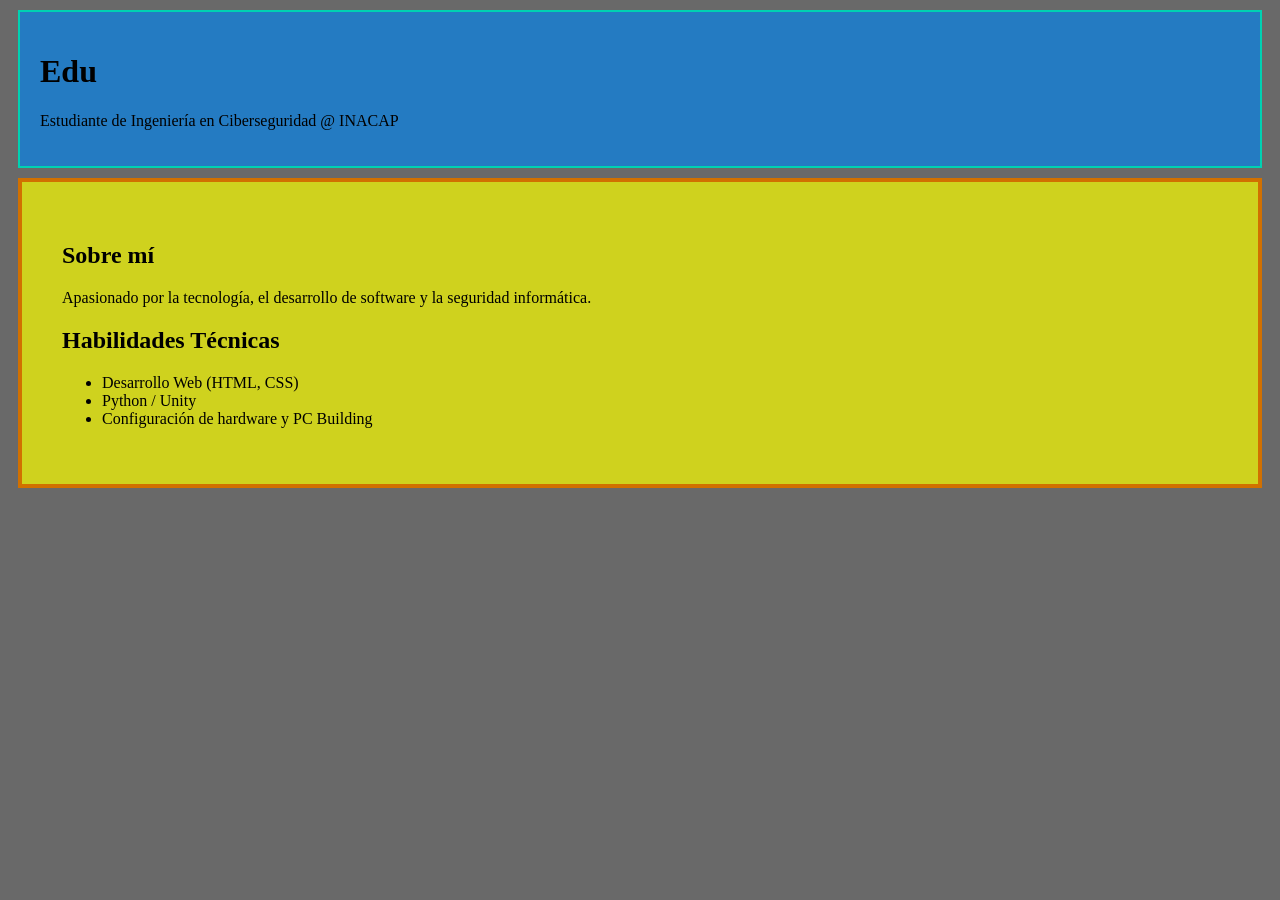
==== HTML_Curriculum/index.html @ 72c8d485 "cree cajas con div y probe distintos colores, bordes, etc e introduje la informacion dentro para sep" ====
<!DOCTYPE html>
<html lang="es">
<head>
    <meta charset="UTF-8">
    <meta name="viewport" content="width=device-width, initial-scale=1.0">
    <title>Darling</title>
    <link rel="stylesheet" href="style.css">
    <link rel="stylesheet" href="cajas.css">
</head>
<body>
    
    <header>
    <div class="mi-caja">
    <h1>Edu</h1>
        <p>Estudiante de Ingeniería en Ciberseguridad @ INACAP</p>
    </div>
    </header>
    <div class="mi-caja2">
    
    <section id="sobre-mi">

        <h2>Sobre mí</h2>
        <p>Apasionado por la tecnología, el desarrollo de software y la seguridad informática.</p>
    </section>

    <section id="habilidades">
        <h2>Habilidades Técnicas</h2>
        <ul>
            <li>Desarrollo Web (HTML, CSS)</li>
            <li>Python / Unity</li>
            <li>Configuración de hardware y PC Building</li>
        </ul>
    </section>
    </div>
</body>
</html>
---- HTML_Curriculum/style.css ----
body {
    background-color: dimgrey;
}
---- HTML_Curriculum/cajas.css ----
.mi-caja {
    border: 2px solid #00d1b2; /* borde de algo */
    padding: 20px;             /* Espacio dentro de la caja */
    margin: 10px;              /* Espacio fuera de la caja */
    background-color: #247bc2;    /* Color de fondo de la caja */
    width: 100%auto;              /* Ancho de la caja */
}

.mi-caja2 {
    border: 4px solid #d17000;
    padding: 40px;
    margin: 10px;
    background-color: rgb(207, 210, 30);
    width: auto;
}
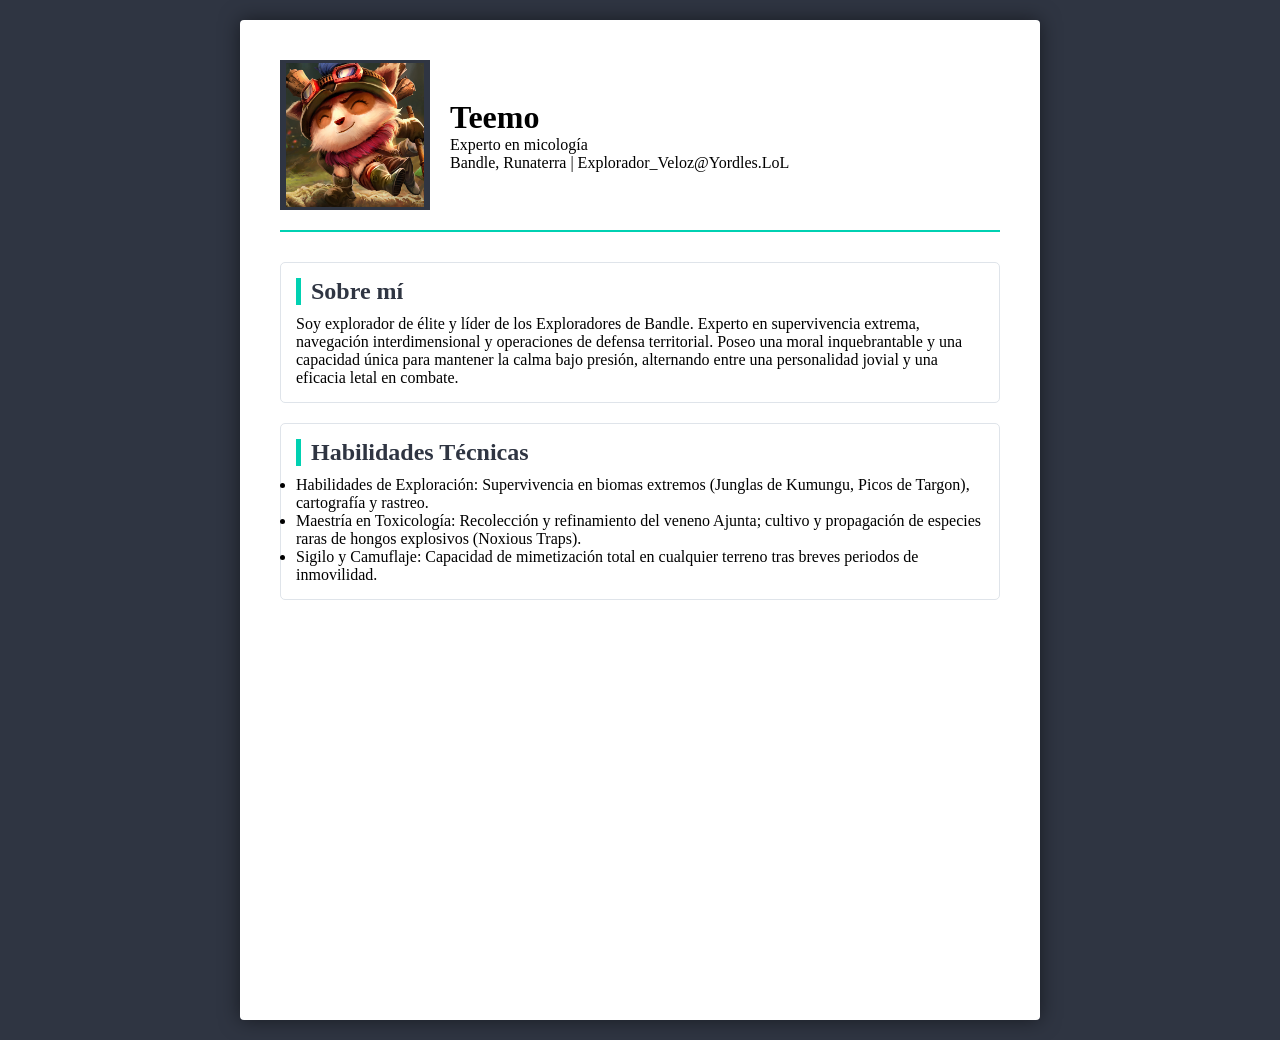
==== commit 496a28f1: "estructura de hoja y caja de foto agregada" ====
--- a/HTML_Curriculum/index.html
+++ b/HTML_Curriculum/index.html
@@ -3,34 +3,40 @@
 <head>
     <meta charset="UTF-8">
     <meta name="viewport" content="width=device-width, initial-scale=1.0">
-    <title>Darling</title>
+    <title>CV Teemo - Pequeño Explorador</title>
     <link rel="stylesheet" href="style.css">
     <link rel="stylesheet" href="cajas.css">
 </head>
 <body>
-    
-    <header>
-    <div class="mi-caja">
-    <h1>Edu</h1>
-        <p>Estudiante de Ingeniería en Ciberseguridad @ INACAP</p>
-    </div>
-    </header>
-    <div class="mi-caja2">
-    
-    <section id="sobre-mi">
+    <div class="hoja-cv">
+        
+        <header class="cabecera">
+            <div class="caja-foto">
+            <div class="caja-foto">
+                <img src="teemo.jpg" class="foto-perfil">
+            </div>
+            </div>
+            <div class="caja-datos">
+                <h1>Teemo</h1>
+                <p>Experto en micología</p>
+                <p>Bandle, Runaterra | Explorador_Veloz@Yordles.LoL</p>
+            </div>
+        </header>
 
-        <h2>Sobre mí</h2>
-        <p>Apasionado por la tecnología, el desarrollo de software y la seguridad informática.</p>
-    </section>
+        <section class="seccion-cv">
+            <h2>Sobre mí</h2>
+            <p>Soy explorador de élite y líder de los Exploradores de Bandle. Experto en supervivencia extrema, navegación interdimensional y operaciones de defensa territorial. Poseo una moral inquebrantable y una capacidad única para mantener la calma bajo presión, alternando entre una personalidad jovial y una eficacia letal en combate.</p>
+        </section>
 
-    <section id="habilidades">
-        <h2>Habilidades Técnicas</h2>
-        <ul>
-            <li>Desarrollo Web (HTML, CSS)</li>
-            <li>Python / Unity</li>
-            <li>Configuración de hardware y PC Building</li>
-        </ul>
-    </section>
+        <section class="seccion-cv">
+            <h2>Habilidades Técnicas</h2>
+            <ul>
+                <li>Habilidades de Exploración: Supervivencia en biomas extremos (Junglas de Kumungu, Picos de Targon), cartografía y rastreo.</li>
+                <li>Maestría en Toxicología: Recolección y refinamiento del veneno Ajunta; cultivo y propagación de especies raras de hongos explosivos (Noxious Traps).</li>
+                <li>Sigilo y Camuflaje: Capacidad de mimetización total en cualquier terreno tras breves periodos de inmovilidad.</li>
+            </ul>
+        </section>
+
     </div>
 </body>
 </html>
--- a/HTML_Curriculum/style.css
+++ b/HTML_Curriculum/style.css
@@ -1,3 +1,3 @@
 body {
-    background-color: dimgrey;
+    background-color: rgb(59, 53, 53);
 }
--- a/HTML_Curriculum/cajas.css
+++ b/HTML_Curriculum/cajas.css
@@ -1,15 +1,61 @@
-.mi-caja {
-    border: 2px solid #00d1b2; /* borde de algo */
-    padding: 20px;             /* Espacio dentro de la caja */
-    margin: 10px;              /* Espacio fuera de la caja */
-    background-color: #247bc2;    /* Color de fondo de la caja */
-    width: 100%auto;              /* Ancho de la caja */
+/* RESET PARA CONTROL TOTAL */
+* { box-sizing: border-box; margin: 0; padding: 0; }
+
+body {
+    background-color: #2f3542; /* Un fondo oscuro para que resalte la hoja */
+    display: flex;
+    justify-content: center;
+    padding: 20px;
 }
 
-.mi-caja2 {
-    border: 4px solid #d17000;
+.hoja-cv {
+    background-color: white;
+    width: 800px;                  /*mas o menos tamaño carta*/
+    min-height: 1000px;
     padding: 40px;
-    margin: 10px;
-    background-color: rgb(207, 210, 30);
-    width: auto;
-}+    box-shadow: 0 0 20px rgba(0,0,0,0.5); /* sombra para profundidad */
+    border-radius: 4px;
+}
+
+.cabecera {
+    display: flex;
+    gap: 20px; /* para hacer el espacio entre foto y datos */
+    margin-bottom: 30px;
+    border-bottom: 2px solid #00d1b2;
+    padding-bottom: 20px;
+}
+
+/* CAJA PARA LA FOTO */
+.caja-foto {
+    width: 150px;
+    height: 150px;
+    border: 3px solid #2f3542;
+    display: flex;
+    align-items: center;
+    justify-content: center;
+    background-color: #f1f2f6;
+}
+
+.foto-perfil {
+    width: 100%;      
+    height: 100%;      
+    object-fit: cover; /* ajusta la foto*/
+    display: block;
+}
+
+.caja-datos {
+    flex: 1; /* para ocupar todo el espacio sobrante */
+    display: flex;
+    flex-direction: column;
+    justify-content: center;
+}
+
+
+.seccion-cv {
+    margin-top: 20px;
+    padding: 15px;
+    border: 1px solid #dfe4ea;
+    border-radius: 5px;
+}
+
+h2 { color: #2f3542; margin-bottom: 10px; border-left: 5px solid #00d1b2; padding-left: 10px; }
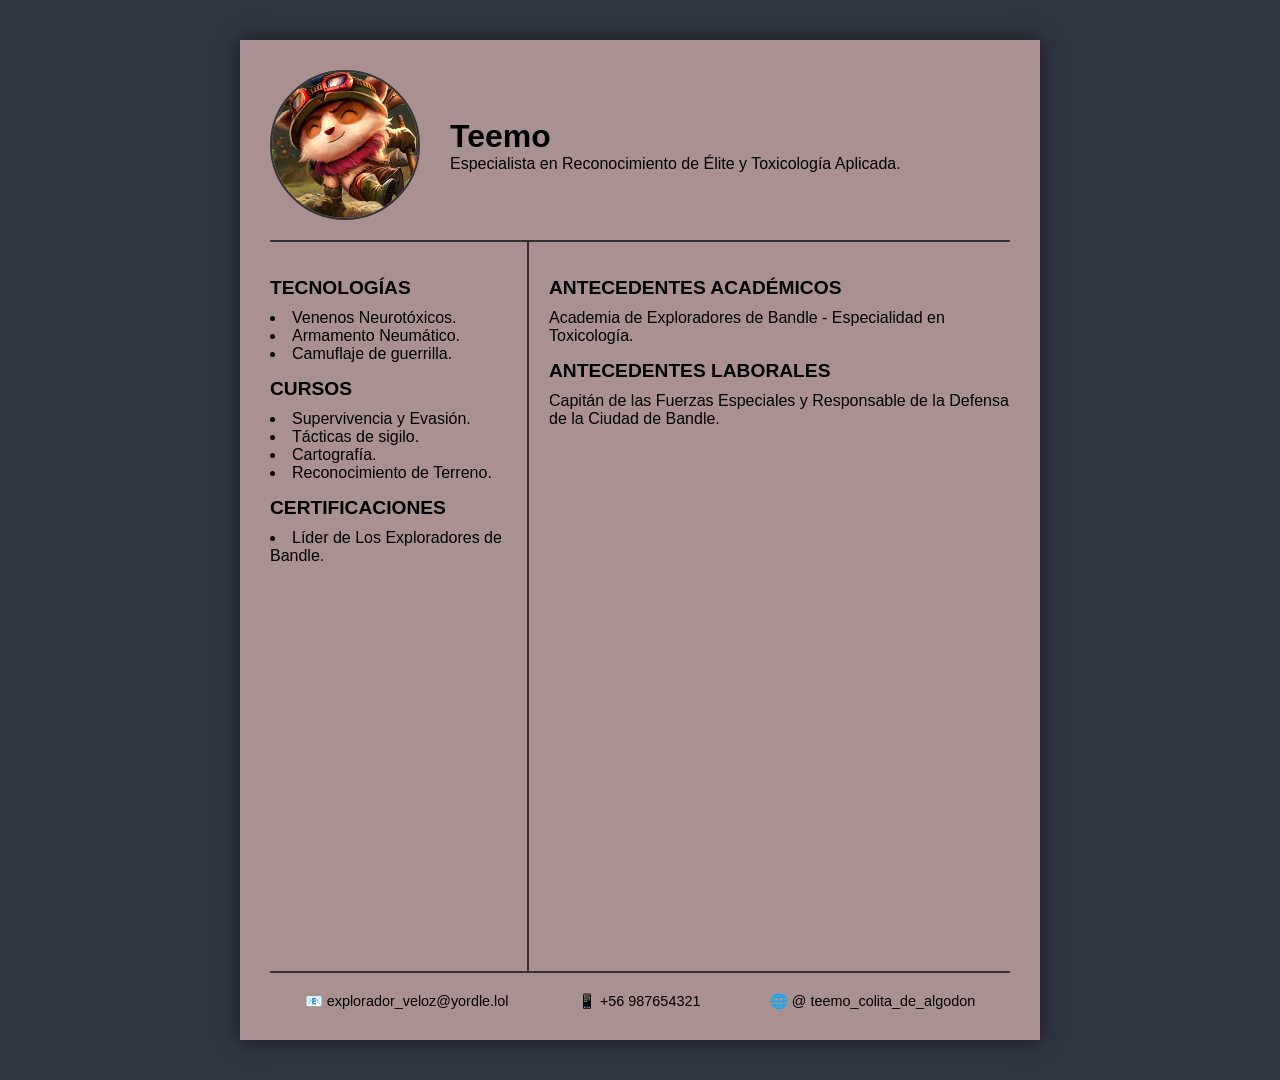
==== commit 10b15141: "creo que esta si es la version final, se corrigio casi todo para seguir la pauta" ====
--- a/HTML_Curriculum/index.html
+++ b/HTML_Curriculum/index.html
@@ -3,39 +3,68 @@
 <head>
     <meta charset="UTF-8">
     <meta name="viewport" content="width=device-width, initial-scale=1.0">
-    <title>CV Teemo - Pequeño Explorador</title>
-    <link rel="stylesheet" href="style.css">
-    <link rel="stylesheet" href="cajas.css">
+    <title>CV Teemo - Explorador de Bandle</title>
+    <link rel="stylesheet" href="css/style.css">
 </head>
 <body>
     <div class="hoja-cv">
         
         <header class="cabecera">
             <div class="caja-foto">
-            <div class="caja-foto">
-                <img src="teemo.jpg" class="foto-perfil">
-            </div>
+                <img src="assets/teemo.jpg" alt="Foto de Perfil" class="foto-perfil">
             </div>
             <div class="caja-datos">
                 <h1>Teemo</h1>
-                <p>Experto en micología</p>
-                <p>Bandle, Runaterra | Explorador_Veloz@Yordles.LoL</p>
+                <p class="titulo-profesional"> Especialista en Reconocimiento de Élite y Toxicología Aplicada.
+                </p>
             </div>
         </header>
 
-        <section class="seccion-cv">
-            <h2>Sobre mí</h2>
-            <p>Soy explorador de élite y líder de los Exploradores de Bandle. Experto en supervivencia extrema, navegación interdimensional y operaciones de defensa territorial. Poseo una moral inquebrantable y una capacidad única para mantener la calma bajo presión, alternando entre una personalidad jovial y una eficacia letal en combate.</p>
-        </section>
+        <main class="cuerpo-cv">
+            <aside class="columna-izquierda">
+                <section>
+                    <h2>Tecnologías</h2>
+                    <ul>
+                        <li>Venenos Neurotóxicos.</li>
+                        <li>Armamento Neumático.</li>
+                        <li>Camuflaje de guerrilla.</li>
+                    </ul>
+                </section>
+                <section>
+                    <h2>Cursos</h2>
+                    <ul>
+                        <li>Supervivencia y Evasión.</li>
+                        <li>Tácticas de sigilo.</li>
+                        <li>Cartografía.</li>
+                        <li>Reconocimiento de Terreno.</li>
+                    </ul>
+                </section>
+                <section>
+                    <h2>Certificaciones</h2>
+                    <ul>
+                        <li>Líder de Los Exploradores de Bandle.</li>
+                    </ul>
+                </section>
+            </aside>
 
-        <section class="seccion-cv">
-            <h2>Habilidades Técnicas</h2>
-            <ul>
-                <li>Habilidades de Exploración: Supervivencia en biomas extremos (Junglas de Kumungu, Picos de Targon), cartografía y rastreo.</li>
-                <li>Maestría en Toxicología: Recolección y refinamiento del veneno Ajunta; cultivo y propagación de especies raras de hongos explosivos (Noxious Traps).</li>
-                <li>Sigilo y Camuflaje: Capacidad de mimetización total en cualquier terreno tras breves periodos de inmovilidad.</li>
-            </ul>
-        </section>
+            <section class="columna-derecha">
+                <article>
+                    <h2>Antecedentes Académicos</h2>
+                    <p>Academia de Exploradores de Bandle - Especialidad en Toxicología.</p>
+                </article>
+                <article>
+                    <h2>Antecedentes Laborales</h2>
+                    <p>Capitán de las Fuerzas Especiales y Responsable de la Defensa de la Ciudad de Bandle.
+                    </p>
+                </article>
+            </section>
+        </main>
+
+        <footer class="pie-pagina">
+            <div class="contacto">📧 explorador_veloz@yordle.lol</div>
+            <div class="contacto">📱 +56 987654321</div>
+            <div class="contacto">🌐 @ teemo_colita_de_algodon</div>
+        </footer>
 
     </div>
 </body>
--- a/HTML_Curriculum/css/style.css
+++ b/HTML_Curriculum/css/style.css
@@ -0,0 +1,83 @@
+/* Reseteo básico */
+* { box-sizing: border-box; margin: 0; padding: 0; }
+
+body {
+    background-color: #2f3542;
+    display: flex;
+    justify-content: center;
+    padding: 40px;
+    font-family: Arial, sans-serif;
+}
+
+.hoja-cv {
+    background-color: rgb(170, 145, 145);
+    width: 800px;
+    min-height: 1000px;
+    padding: 30px;
+    box-shadow: 0 0 20px rgba(0,0,0,0.5);
+    display: flex;
+    flex-direction: column;
+}
+
+/* cabecera con foto circular */
+.cabecera {
+    display: flex;
+    align-items: center;
+    gap: 30px;
+    padding-bottom: 20px;
+    border-bottom: 2px solid #333;
+}
+
+.caja-foto {
+    width: 150px;
+    height: 150px;
+    border: 2px solid #333;
+    border-radius: 50%; /* esto hace la foto circular */
+    overflow: hidden;   /* corta la imagen sobrante */
+}
+
+.foto-perfil {
+    width: 100%;
+    height: 100%;
+    object-fit: cover;
+}
+
+/* diseño de dos columnas */
+.cuerpo-cv {
+    display: flex;
+    flex: 1; /* ocupa el espacio disponible */
+}
+
+.columna-izquierda {
+    width: 35%;
+    border-right: 2px solid #333;
+    padding: 20px 15px 20px 0;
+}
+
+.columna-derecha {
+    width: 65%;
+    padding: 20px 0 20px 20px;
+}
+
+/* estilos de secciones */
+h2 {
+    font-size: 1.2rem;
+    margin-bottom: 10px;
+    text-transform: uppercase;
+    margin-top: 15px;
+}
+
+ul {
+    list-style-position: inside;
+    margin-bottom: 10px;
+}
+
+/* Pie de página */
+.pie-pagina {
+    margin-top: auto; /* lo empuja al final de la hoja */
+    border-top: 2px solid #333;
+    padding-top: 20px;
+    display: flex;
+    justify-content: space-around;
+    font-size: 0.9rem;
+}
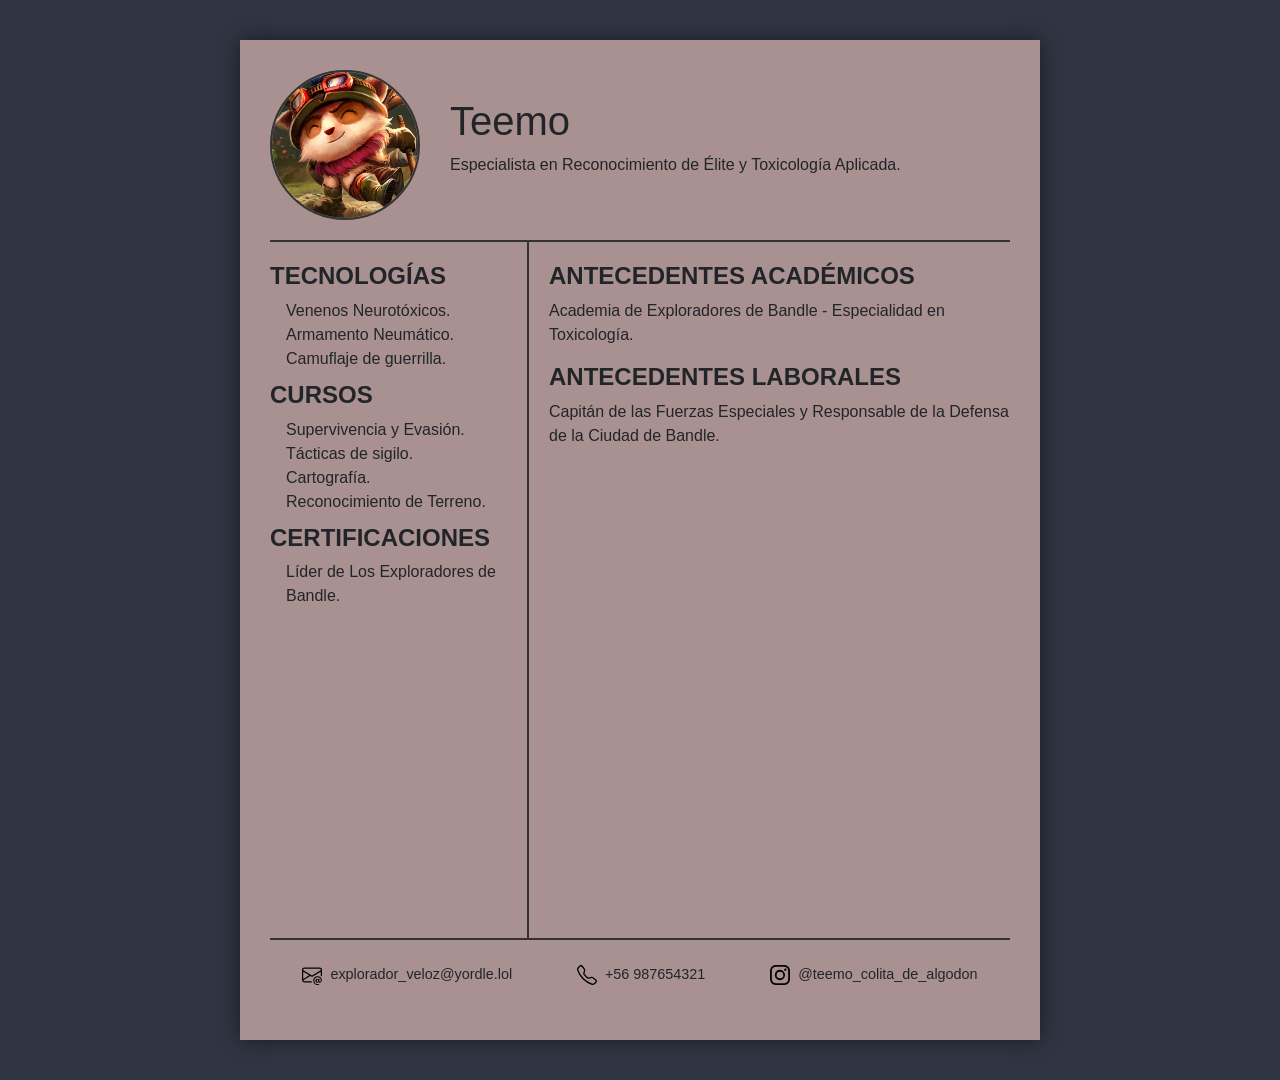
==== commit 7248d8b3: "se utilizo bootstrap para mejorar el diseño (ultima mejora)" ====
--- a/HTML_Curriculum/index.html
+++ b/HTML_Curriculum/index.html
@@ -4,6 +4,8 @@
     <meta charset="UTF-8">
     <meta name="viewport" content="width=device-width, initial-scale=1.0">
     <title>CV Teemo - Explorador de Bandle</title>
+    <link rel="stylesheet" href="css/bootstrap.min.css">
+    <link rel="stylesheet" href="https://cdn.jsdelivr.net/npm/bootstrap-icons@1.11.3/font/bootstrap-icons.min.css">
     <link rel="stylesheet" href="css/style.css">
 </head>
 <body>
@@ -23,16 +25,16 @@
         <main class="cuerpo-cv">
             <aside class="columna-izquierda">
                 <section>
-                    <h2>Tecnologías</h2>
-                    <ul>
+                    <h2 class="h4 text-uppercase fw-bold">Tecnologías</h2>
+                    <ul class="list-unstyled ms-3">
                         <li>Venenos Neurotóxicos.</li>
                         <li>Armamento Neumático.</li>
                         <li>Camuflaje de guerrilla.</li>
                     </ul>
                 </section>
                 <section>
-                    <h2>Cursos</h2>
-                    <ul>
+                    <h2 class="h4 text-uppercase fw-bold">Cursos</h2>
+                    <ul class="list-unstyled ms-3">
                         <li>Supervivencia y Evasión.</li>
                         <li>Tácticas de sigilo.</li>
                         <li>Cartografía.</li>
@@ -40,8 +42,8 @@
                     </ul>
                 </section>
                 <section>
-                    <h2>Certificaciones</h2>
-                    <ul>
+                    <h2 class="h4 text-uppercase fw-bold">Certificaciones</h2>
+                    <ul class="list-unstyled ms-3">
                         <li>Líder de Los Exploradores de Bandle.</li>
                     </ul>
                 </section>
@@ -49,21 +51,30 @@
 
             <section class="columna-derecha">
                 <article>
-                    <h2>Antecedentes Académicos</h2>
+                    <h2 class="h4 text-uppercase fw-bold">Antecedentes Académicos</h2>
                     <p>Academia de Exploradores de Bandle - Especialidad en Toxicología.</p>
                 </article>
                 <article>
-                    <h2>Antecedentes Laborales</h2>
+                    <h2 class="h4 text-uppercase fw-bold">Antecedentes Laborales</h2>
                     <p>Capitán de las Fuerzas Especiales y Responsable de la Defensa de la Ciudad de Bandle.
                     </p>
                 </article>
             </section>
         </main>
 
-        <footer class="pie-pagina">
-            <div class="contacto">📧 explorador_veloz@yordle.lol</div>
-            <div class="contacto">📱 +56 987654321</div>
-            <div class="contacto">🌐 @ teemo_colita_de_algodon</div>
+        <footer class="pie-pagina d-flex justify-content-around align-items-center py-4">
+            <div class="contacto d-flex align-items-center">
+                <img src="assets/envelope-at.svg" alt="Email" class="icono-svg me-2">
+                explorador_veloz@yordle.lol
+            </div>
+            <div class="contacto d-flex align-items-center">
+                <img src="assets/telephone.svg" alt="Teléfono" class="icono-svg me-2">
+                +56 987654321
+            </div>
+            <div class="contacto d-flex align-items-center">
+                <img src="assets/instagram.svg" alt="Instagram" class="icono-svg me-2">
+                @teemo_colita_de_algodon
+            </div>
         </footer>
 
     </div>
--- a/HTML_Curriculum/css/style.css
+++ b/HTML_Curriculum/css/style.css
@@ -1,5 +1,5 @@
-/* Reseteo básico */
-* { box-sizing: border-box; margin: 0; padding: 0; }
+
+* { box-sizing: border-box; margin: 0; padding: 0; } /* reseteo css para que en todos los dispositivos comience desde cero y asi verse igual en todos los lados*/
 
 body {
     background-color: #2f3542;
@@ -19,7 +19,6 @@
     flex-direction: column;
 }
 
-/* cabecera con foto circular */
 .cabecera {
     display: flex;
     align-items: center;
@@ -59,8 +58,8 @@
     padding: 20px 0 20px 20px;
 }
 
-/* estilos de secciones */
-h2 {
+
+h2 { /* estilos de secciones */
     font-size: 1.2rem;
     margin-bottom: 10px;
     text-transform: uppercase;
@@ -72,12 +71,19 @@
     margin-bottom: 10px;
 }
 
-/* Pie de página */
 .pie-pagina {
-    margin-top: auto; /* lo empuja al final de la hoja */
+    margin-top: auto; 
     border-top: 2px solid #333;
     padding-top: 20px;
     display: flex;
     justify-content: space-around;
     font-size: 0.9rem;
+}
+
+/* tamaño de los iconos de contacto*/
+.icono-svg { 
+    width: 20px;
+    height: 20px;
+    display: inline-block; /*para que no se junten*/
+    vertical-align: middle;
 }
